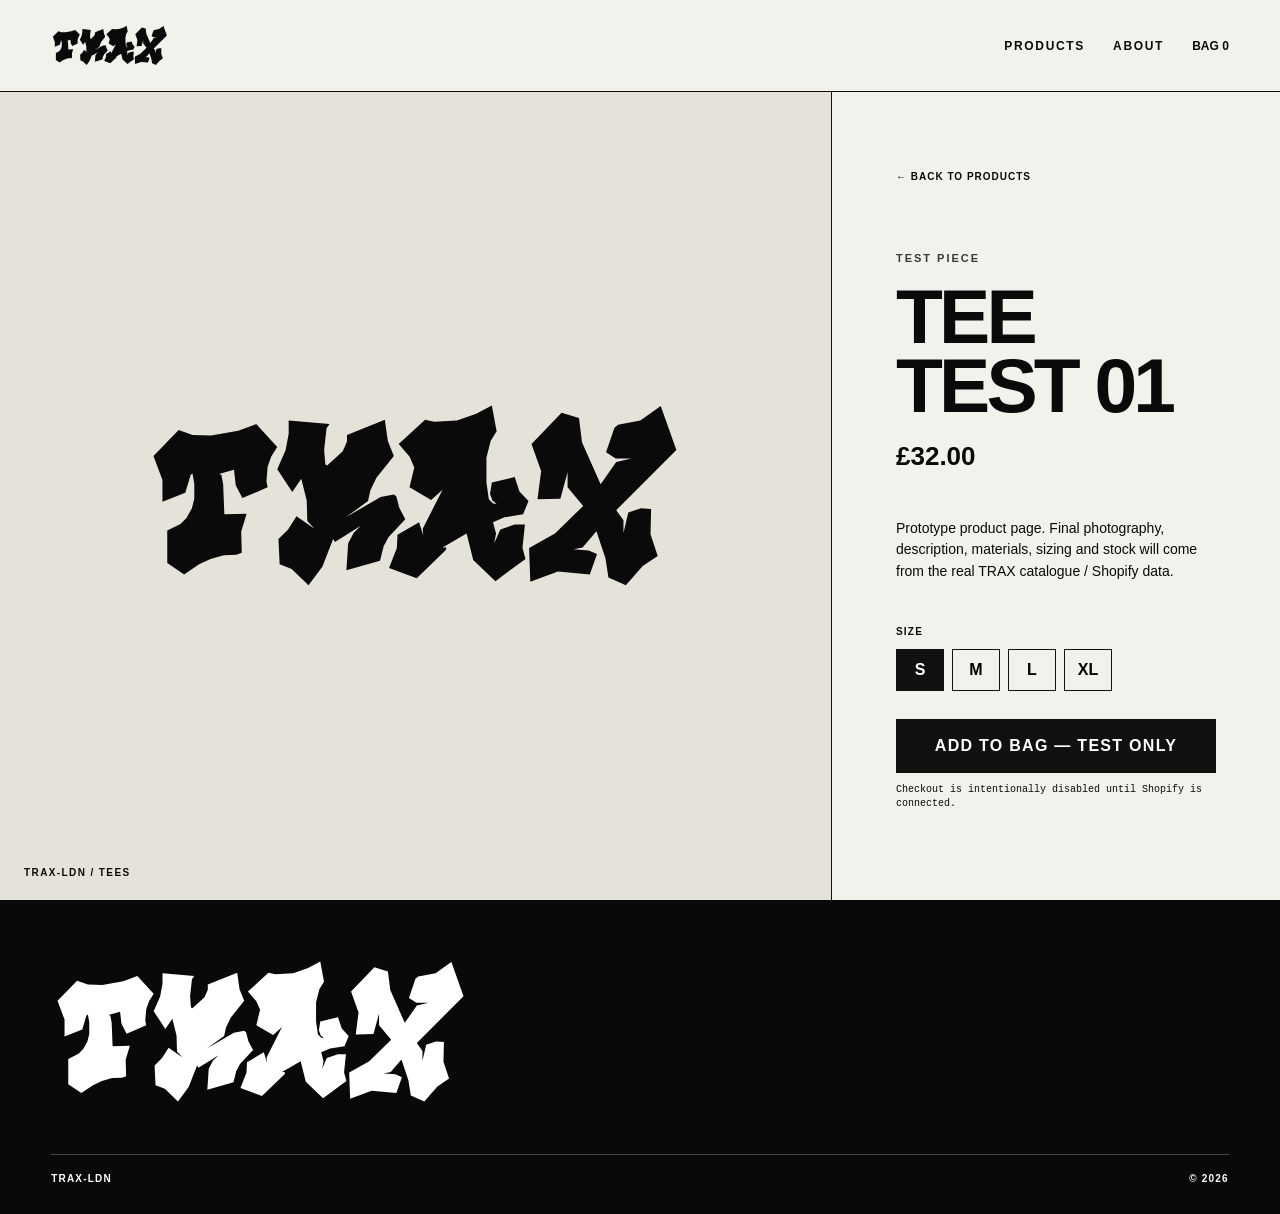
==== product.html @ 970d42bb "Build TRAX V0.1 storefront" ====
<!doctype html>
<html lang="en">
<head>
  <meta charset="utf-8">
  <meta name="viewport" content="width=device-width,initial-scale=1">
  <meta name="description" content="TRAX-LDN product.">
  <title>TRAX Product</title>
  <link rel="stylesheet" href="assets/styles.css">
</head>
<body>
  <header class="site-header light-header">
    <a class="brand" href="index.html" aria-label="TRAX home"><img src="assets/logo-black.svg" alt="TRAX"></a>
    <button class="nav-toggle" aria-label="Open menu" aria-expanded="false">MENU</button>
    <nav class="site-nav">
      <a href="products.html">PRODUCTS</a>
      <a href="index.html#about">ABOUT</a>
      <button class="bag-button" type="button">BAG <span>0</span></button>
    </nav>
  </header>

  <main id="product-detail" class="product-detail"></main>

  <footer>
    <img src="assets/logo-white.svg" alt="TRAX">
    <div><span>TRAX-LDN</span><span>© 2026</span></div>
  </footer>

  <script src="assets/products.js"></script>
  <script src="assets/app.js"></script>
</body>
</html>
---- assets/styles.css ----
:root{
  --ink:#0a0a0a;
  --paper:#f3f1eb;
  --white:#fff;
  --acid:#d9ff43;
  --line:#b7b4ad;
  --red:#ee3b2f;
  --max:1500px;
}
*{box-sizing:border-box}
html{scroll-behavior:smooth}
body{margin:0;background:var(--paper);color:var(--ink);font-family:Arial,Helvetica,sans-serif;font-weight:700}
a{color:inherit;text-decoration:none}
button{font:inherit}
.site-header{height:92px;padding:18px clamp(18px,4vw,58px);display:flex;align-items:center;justify-content:space-between;position:relative;z-index:50;border-bottom:1px solid currentColor}
.dark-header{position:absolute;inset:0 0 auto;color:#fff;border-color:rgba(255,255,255,.25)}
.light-header{background:var(--paper)}
.brand{width:118px;display:block}
.brand img{width:100%;display:block}
.site-nav{display:flex;gap:28px;align-items:center;font-size:12px;letter-spacing:.14em}
.site-nav a,.bag-button{position:relative}
.site-nav a:after{content:"";position:absolute;height:2px;background:currentColor;left:0;right:100%;bottom:-7px;transition:.2s}
.site-nav a:hover:after,.site-nav a.active:after{right:0}
.bag-button{border:0;background:transparent;color:inherit;padding:0;cursor:pointer}
.nav-toggle{display:none;border:0;background:transparent;color:inherit;font-size:12px;letter-spacing:.14em}

.hero{min-height:100vh;background:#080808;color:#fff;position:relative;overflow:hidden;padding:160px clamp(22px,6vw,96px) 70px;display:flex;flex-direction:column;justify-content:flex-end}
.hero-noise{position:absolute;inset:0;opacity:.16;background-image:radial-gradient(circle at 25% 30%,#fff 0 1px,transparent 1.3px),radial-gradient(circle at 70% 60%,#fff 0 .8px,transparent 1px);background-size:17px 19px,23px 29px;mix-blend-mode:screen}
.eyebrow{font-size:11px;letter-spacing:.18em;margin:0 0 18px;position:relative;z-index:2}
.eyebrow.dark{color:#383838}
.hero>.eyebrow{position:absolute;top:130px;left:clamp(22px,6vw,96px)}
.hero-logo{width:min(78vw,1050px);position:relative;z-index:2;transform:rotate(-2deg);filter:drop-shadow(10px 12px 0 rgba(255,255,255,.07))}
.hero-copy{display:flex;justify-content:space-between;gap:20px;font-size:clamp(12px,1.1vw,17px);letter-spacing:.12em;margin-top:24px;position:relative;z-index:3}
.hero-cta{position:absolute;right:clamp(22px,6vw,96px);top:145px;background:var(--acid);color:#000;padding:15px 18px;transform:rotate(3deg);font-size:12px;letter-spacing:.08em;z-index:5}
.hero-line{position:absolute;background:#fff;height:2px;width:48vw;opacity:.75;z-index:1}
.line-one{right:-8vw;top:42%;transform:rotate(-19deg)}
.line-two{left:-12vw;bottom:24%;transform:rotate(13deg)}
.scribble{position:absolute;font-family:"Courier New",monospace;font-size:12px;border:1px solid #fff;padding:8px 10px;z-index:4}
.scribble-one{left:7vw;top:31%;transform:rotate(-8deg)}
.scribble-two{right:9vw;bottom:23%;transform:rotate(8deg)}

.collage{height:980px;position:relative;overflow:hidden;background:#ece9e1;border-bottom:1px solid #111}
.collage-intro{position:absolute;left:5vw;top:75px;width:min(430px,42vw);z-index:10}
.collage-intro h1{font-size:clamp(42px,6vw,94px);line-height:.85;letter-spacing:-.06em;margin:0 0 24px}
.collage-intro p:last-child{font-size:14px;line-height:1.55;max-width:360px}
.cutout{position:absolute;display:block;transition:transform .18s ease;z-index:5}
.cutout:hover{transform:scale(1.025) rotate(0deg)!important;z-index:20}
.cutout-tee{left:49%;top:88px;width:310px;transform:rotate(7deg)}
.cutout-jeans{right:5%;top:330px;width:235px;transform:rotate(-8deg)}
.cutout-beanie{left:12%;bottom:80px;width:260px;transform:rotate(-11deg)}
.cutout-hoodie{left:42%;bottom:80px;width:345px;transform:rotate(5deg)}
.garment{position:relative;display:flex;align-items:center;justify-content:center;filter:drop-shadow(13px 14px 0 rgba(0,0,0,.14))}
.garment img{max-width:62%;max-height:44%}
.tee-shape{height:320px;background:#fff;clip-path:polygon(20% 8%,36% 0,43% 11%,57% 11%,64% 0,80% 8%,100% 27%,86% 44%,77% 37%,79% 100%,21% 100%,23% 37%,14% 44%,0 27%)}
.hoodie-shape{height:370px;background:#c9c7c1;clip-path:polygon(38% 0,62% 0,73% 10%,81% 13%,100% 34%,89% 49%,80% 43%,83% 100%,17% 100%,20% 43%,11% 49%,0 34%,19% 13%,27% 10%)}
.jeans-shape{height:470px;background:#35383e;clip-path:polygon(17% 0,83% 0,78% 42%,94% 100%,59% 100%,50% 55%,41% 100%,6% 100%,22% 42%);color:#fff;font-size:36px;letter-spacing:.1em;align-items:flex-start;padding-top:42px}
.beanie-shape{height:205px;background:#121212;clip-path:ellipse(49% 49% at 50% 51%)}
.tape,.paper-label,.marker-label,.pin-label{position:absolute;padding:8px 11px;font-size:11px;letter-spacing:.11em;z-index:9}
.tape{background:#dbff49;left:34%;bottom:-4px;transform:rotate(-5deg)}
.paper-label{background:#fff;right:-20px;bottom:15px;transform:rotate(-4deg);border:1px solid #111}
.marker-label{color:#fff;background:#111;right:-35px;top:30px;transform:rotate(9deg)}
.pin-label{background:#e93f34;color:#fff;left:-40px;top:36%;transform:rotate(-7deg)}
.sticker{position:absolute;display:flex;align-items:center;justify-content:center;text-align:center;z-index:3}
.sticker-round{right:25%;top:45%;width:100px;height:100px;border-radius:50%;background:var(--acid);font-size:22px;transform:rotate(11deg)}
.sticker-x{left:34%;top:48%;font-size:110px;line-height:1;transform:rotate(-12deg);font-family:Impact,sans-serif}
.collage-rule{position:absolute;height:3px;background:#111;width:55%;z-index:1}
.rule-a{left:-8%;top:52%;transform:rotate(19deg)}
.rule-b{right:-10%;bottom:23%;transform:rotate(-13deg)}
.collage-note{position:absolute;right:4vw;top:98px;border:2px solid #111;padding:12px 16px;transform:rotate(4deg);font-family:"Courier New",monospace;font-size:12px}
.shop-strip{background:#111;color:#fff;min-height:112px;display:flex;align-items:center;justify-content:space-between;padding:30px 5vw;font-size:clamp(18px,2vw,30px);letter-spacing:-.03em}
.shop-strip p{margin:0}
.shop-strip a{border-bottom:2px solid #fff}
.about-block{padding:110px 5vw 130px;max-width:1200px}
.about-block h2{font-size:clamp(42px,6vw,86px);line-height:.92;letter-spacing:-.055em;margin:0 0 30px}
.about-block>p:last-child{max-width:720px;font-size:17px;line-height:1.55;font-weight:600}

.products-page{min-height:80vh;padding:70px clamp(18px,4vw,58px) 120px}
.products-heading{display:grid;grid-template-columns:1fr auto;align-items:end;gap:12px;border-bottom:2px solid #111;padding-bottom:24px}
.products-heading .eyebrow{grid-column:1/-1}
.products-heading h1{font-size:clamp(64px,12vw,175px);line-height:.75;letter-spacing:-.07em;margin:0}
.prototype-note{font-family:"Courier New",monospace;font-size:10px;max-width:250px;line-height:1.45;margin:0 0 6px}
.filter-bar{display:flex;flex-wrap:wrap;gap:9px;padding:28px 0 34px}
.filter{border:1px solid #111;background:transparent;padding:10px 14px;font-size:11px;letter-spacing:.09em;cursor:pointer}
.filter:hover,.filter.active{background:#111;color:#fff}
.product-grid{display:grid;grid-template-columns:repeat(4,minmax(0,1fr));gap:34px 16px}
.product-card{opacity:0;animation:cardIn .35s ease forwards;animation-delay:var(--delay)}
.product-image{aspect-ratio:4/5;background:#e7e4dc;position:relative;display:flex;align-items:center;justify-content:center;overflow:hidden;border:1px solid #d2cec5}
.product-image:before{content:"";position:absolute;width:130%;height:1px;background:#aaa;transform:rotate(-35deg)}
.product-image img{width:65%;position:relative;z-index:2}
.product-stamp{position:absolute;top:14px;left:14px;background:#111;color:#fff;padding:7px 9px;font-size:9px;letter-spacing:.12em;z-index:4}
.product-card-meta{display:flex;justify-content:space-between;gap:12px;padding-top:11px;font-size:11px;letter-spacing:.08em}
.product-card-meta h2{font-size:12px;margin:0}
.product-card-meta span{font-size:9px;color:#555}
.product-card:hover .product-image img{transform:rotate(-3deg) scale(1.05)}
.product-card .product-image img{transition:.25s ease}
@keyframes cardIn{to{opacity:1}}

.product-detail{display:grid;grid-template-columns:minmax(0,1.3fr) minmax(340px,.7fr);min-height:calc(100vh - 92px)}
.detail-image{background:#e5e2da;min-height:720px;position:relative;display:flex;align-items:center;justify-content:center;border-right:1px solid #111}
.detail-image img{width:min(65%,680px)}
.detail-index{position:absolute;left:24px;bottom:22px;font-size:10px;letter-spacing:.14em}
.detail-info{padding:70px clamp(26px,5vw,80px);display:flex;flex-direction:column;justify-content:center}
.back-link{font-size:10px;letter-spacing:.1em;margin-bottom:70px}
.detail-info h1{font-size:clamp(44px,6vw,86px);line-height:.9;letter-spacing:-.05em;margin:0 0 20px}
.detail-price{font-size:26px;margin:0 0 32px}
.detail-copy{font-weight:500;line-height:1.55;font-size:14px;max-width:510px;margin-bottom:38px}
.size-block>span{font-size:10px;letter-spacing:.12em}
.size-options{display:flex;flex-wrap:wrap;gap:8px;margin:10px 0 28px}
.size-option{min-width:48px;border:1px solid #111;background:transparent;padding:11px 12px;cursor:pointer}
.size-option.selected{background:#111;color:#fff}
.buy-button{border:0;background:#111;color:#fff;padding:18px 20px;width:100%;cursor:pointer;letter-spacing:.08em}
.buy-button:disabled{background:#9a9892;cursor:not-allowed}
.checkout-note{font-size:10px;font-family:"Courier New",monospace;font-weight:400;line-height:1.4}

footer{background:#090909;color:#fff;padding:55px clamp(18px,4vw,58px) 30px}
footer img{width:min(420px,62vw);display:block;margin-bottom:45px}
footer div{display:flex;justify-content:space-between;border-top:1px solid #444;padding-top:18px;font-size:10px;letter-spacing:.12em}

@media(max-width:980px){
  .product-grid{grid-template-columns:repeat(2,1fr)}
  .collage{height:1100px}
  .cutout-tee{left:auto;right:5%;top:220px;width:280px}
  .cutout-jeans{right:7%;top:auto;bottom:80px;width:190px}
  .cutout-beanie{left:6%;bottom:180px;width:220px}
  .cutout-hoodie{left:32%;bottom:30px;width:300px}
  .product-detail{grid-template-columns:1fr}
  .detail-image{min-height:58vh;border-right:0;border-bottom:1px solid #111}
}
@media(max-width:700px){
  .site-header{height:76px;padding:15px 18px}
  .brand{width:92px}
  .nav-toggle{display:block}
  .site-nav{display:none;position:absolute;left:0;right:0;top:76px;background:#0b0b0b;color:#fff;padding:22px 18px;flex-direction:column;align-items:flex-start;border-top:1px solid #444}
  .light-header .site-nav{background:var(--paper);color:#111;border-color:#111}
  .nav-open .site-nav{display:flex}
  .hero{padding:120px 22px 45px;min-height:760px}
  .hero>.eyebrow{top:106px;left:22px}
  .hero-cta{top:auto;right:auto;left:22px;bottom:110px}
  .hero-logo{width:96vw;max-width:none;margin-left:-8vw}
  .hero-copy{font-size:10px;flex-direction:column;margin-bottom:100px}
  .scribble-one{top:30%;left:5%}.scribble-two{bottom:34%;right:4%}
  .collage{height:1180px}
  .collage-intro{left:20px;right:20px;top:48px;width:auto}
  .collage-intro h1{font-size:56px}
  .cutout-tee{right:4%;top:340px;width:220px}
  .cutout-beanie{left:-10px;bottom:315px;width:180px}
  .cutout-hoodie{left:19%;bottom:40px;width:245px}
  .cutout-jeans{right:-25px;bottom:210px;width:145px}
  .sticker-round{right:8%;top:57%;width:76px;height:76px;font-size:16px}
  .sticker-x{left:7%;top:52%;font-size:70px}
  .collage-note{top:280px;right:18px}
  .shop-strip{align-items:flex-start;flex-direction:column;gap:16px}
  .products-page{padding:50px 15px 90px}
  .products-heading{display:block}
  .products-heading h1{font-size:72px;margin-bottom:20px}
  .product-grid{gap:24px 8px}
  .product-card-meta{display:block}
  .product-card-meta span{display:block;margin-top:5px}
  .detail-info{padding:45px 20px 70px}
  .back-link{margin-bottom:45px}
}
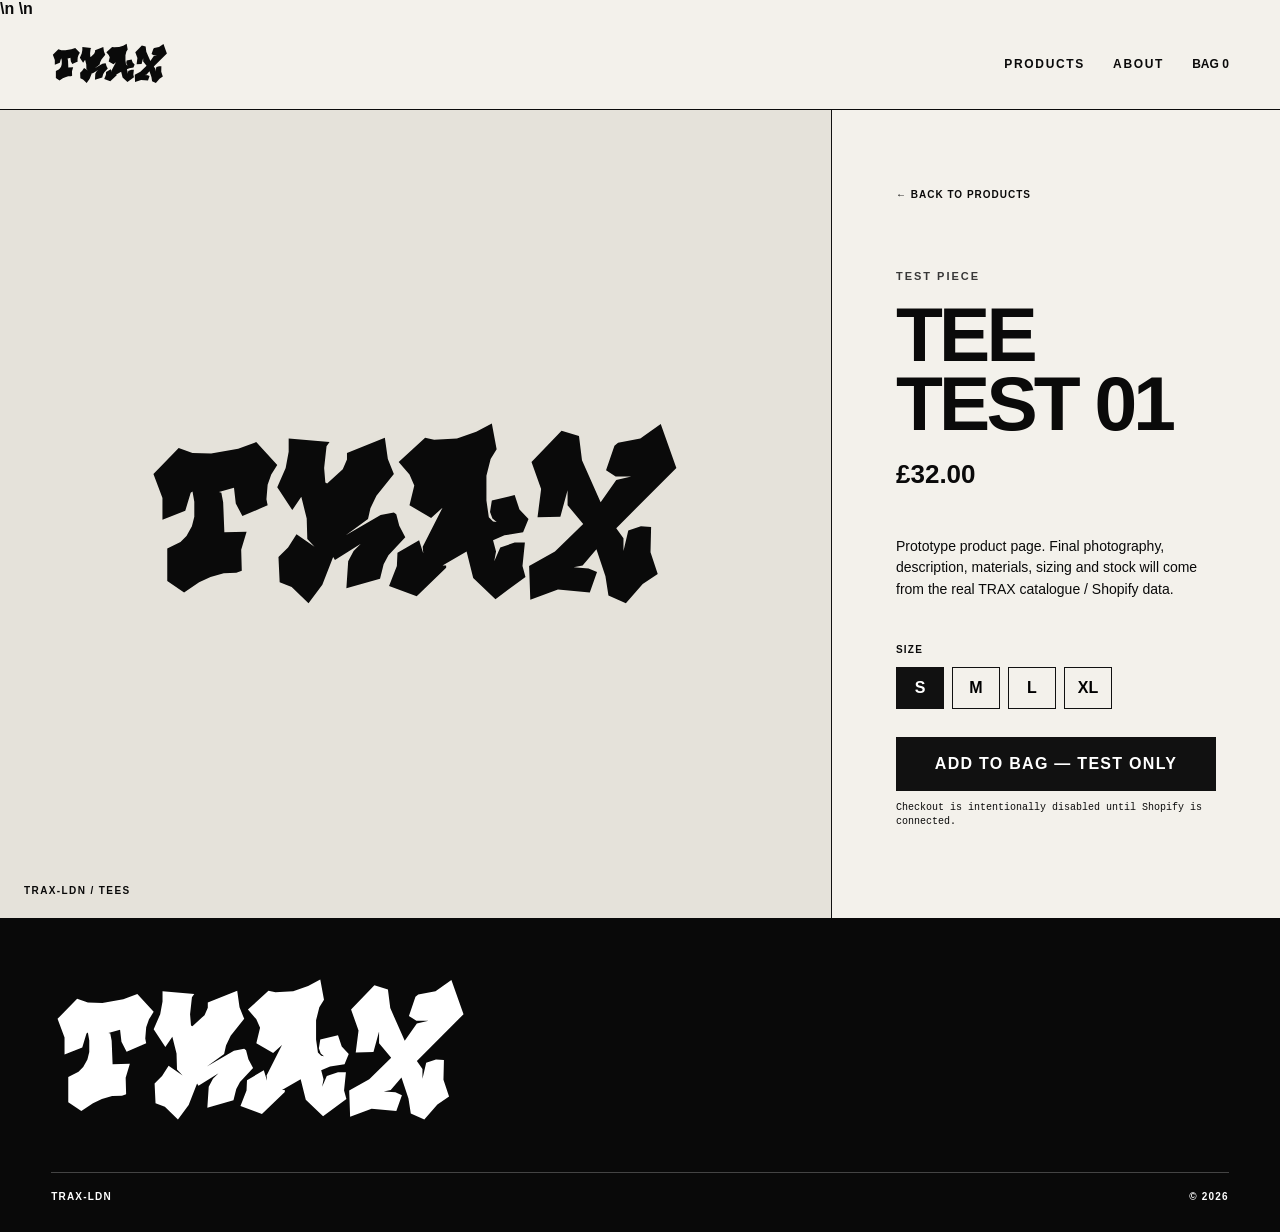
==== commit 1fe00c5c: "Add TRAX favicon" ====
--- a/product.html
+++ b/product.html
@@ -2,7 +2,7 @@
 <html lang="en">
 <head>
   <meta charset="utf-8">
-  <meta name="viewport" content="width=device-width,initial-scale=1">
+  <meta name="viewport" content="width=device-width,initial-scale=1">\n  <link rel="icon" href="assets/favicon.svg" type="image/svg+xml">\n  <meta name="theme-color" content="#0a0a0a">
   <meta name="description" content="TRAX-LDN product.">
   <title>TRAX Product</title>
   <link rel="stylesheet" href="assets/styles.css">
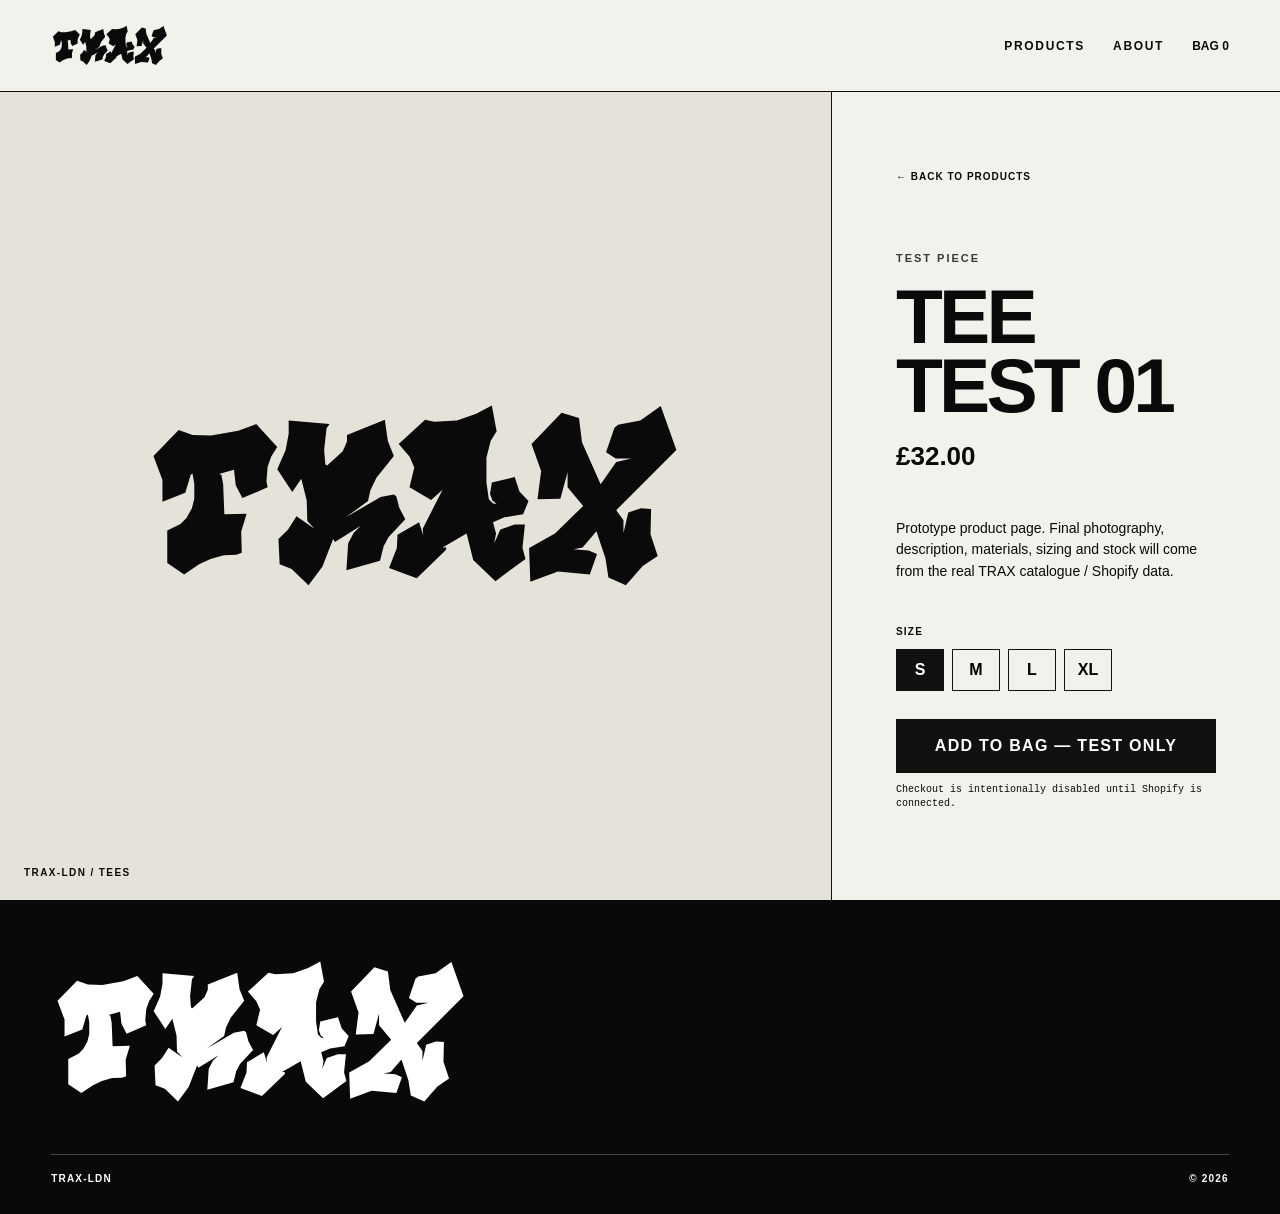
==== commit e89e9d68: "Clean product page markup" ====
--- a/product.html
+++ b/product.html
@@ -2,7 +2,9 @@
 <html lang="en">
 <head>
   <meta charset="utf-8">
-  <meta name="viewport" content="width=device-width,initial-scale=1">\n  <link rel="icon" href="assets/favicon.svg" type="image/svg+xml">\n  <meta name="theme-color" content="#0a0a0a">
+  <meta name="viewport" content="width=device-width,initial-scale=1">
+  <link rel="icon" href="assets/favicon.svg" type="image/svg+xml">
+  <meta name="theme-color" content="#0a0a0a">
   <meta name="description" content="TRAX-LDN product.">
   <title>TRAX Product</title>
   <link rel="stylesheet" href="assets/styles.css">
--- a/assets/styles.css
+++ b/assets/styles.css
@@ -127,28 +127,95 @@
   .detail-image{min-height:58vh;border-right:0;border-bottom:1px solid #111}
 }
 @media(max-width:700px){
+  body{overflow-x:hidden}
   .site-header{height:76px;padding:15px 18px}
   .brand{width:92px}
   .nav-toggle{display:block}
   .site-nav{display:none;position:absolute;left:0;right:0;top:76px;background:#0b0b0b;color:#fff;padding:22px 18px;flex-direction:column;align-items:flex-start;border-top:1px solid #444}
   .light-header .site-nav{background:var(--paper);color:#111;border-color:#111}
   .nav-open .site-nav{display:flex}
-  .hero{padding:120px 22px 45px;min-height:760px}
-  .hero>.eyebrow{top:106px;left:22px}
-  .hero-cta{top:auto;right:auto;left:22px;bottom:110px}
-  .hero-logo{width:96vw;max-width:none;margin-left:-8vw}
-  .hero-copy{font-size:10px;flex-direction:column;margin-bottom:100px}
-  .scribble-one{top:30%;left:5%}.scribble-two{bottom:34%;right:4%}
-  .collage{height:1180px}
-  .collage-intro{left:20px;right:20px;top:48px;width:auto}
-  .collage-intro h1{font-size:56px}
-  .cutout-tee{right:4%;top:340px;width:220px}
-  .cutout-beanie{left:-10px;bottom:315px;width:180px}
-  .cutout-hoodie{left:19%;bottom:40px;width:245px}
-  .cutout-jeans{right:-25px;bottom:210px;width:145px}
-  .sticker-round{right:8%;top:57%;width:76px;height:76px;font-size:16px}
-  .sticker-x{left:7%;top:52%;font-size:70px}
-  .collage-note{top:280px;right:18px}
+
+  /* Phone-only hero: position by viewport height so Instagram/Safari chrome cannot crush the composition. */
+  .hero{
+    min-height:700px;
+    height:100dvh;
+    padding:0 20px;
+    justify-content:initial;
+  }
+  .hero>.eyebrow{
+    top:96px;
+    left:20px;
+    font-size:9px;
+    letter-spacing:.15em;
+    white-space:nowrap;
+  }
+  .hero-logo{
+    position:absolute;
+    left:50%;
+    top:57%;
+    width:96vw;
+    max-width:none;
+    margin:0;
+    transform:translate(-50%,-50%) rotate(-2deg);
+  }
+  .hero-copy{
+    position:absolute;
+    left:20px;
+    right:20px;
+    bottom:136px;
+    margin:0;
+    display:flex;
+    flex-direction:row;
+    align-items:flex-end;
+    justify-content:space-between;
+    gap:10px;
+    font-size:8px;
+    line-height:1.15;
+    letter-spacing:.1em;
+  }
+  .hero-copy span:last-child{text-align:right}
+  .hero-cta{
+    top:auto;
+    right:auto;
+    left:20px;
+    bottom:52px;
+    padding:14px 16px;
+    font-size:11px;
+  }
+  .scribble-one{top:24%;left:5%;font-size:10px}
+  .scribble-two{right:4%;bottom:28%;font-size:9px}
+  .line-one{right:-12vw;top:37%;width:58vw}
+  .line-two{left:-14vw;bottom:20%;width:54vw}
+
+  /* Phone-only collage: keep the DIY overlap, but stop the cutouts filling the whole viewport. */
+  .collage{height:900px}
+  .collage-intro{left:20px;right:20px;top:38px;width:auto}
+  .collage-intro h1{font-size:42px;line-height:.9;margin-bottom:14px}
+  .collage-intro p:last-child{font-size:11px;line-height:1.4;max-width:270px}
+
+  .collage-note{top:220px;right:15px;font-size:8px;padding:7px 9px}
+
+  .cutout-tee{left:8%;right:auto;top:300px;width:145px;transform:rotate(-5deg)}
+  .cutout-jeans{right:8px;top:350px;bottom:auto;width:86px;transform:rotate(-6deg)}
+  .cutout-beanie{left:-6px;top:535px;bottom:auto;width:126px;transform:rotate(-9deg)}
+  .cutout-hoodie{left:auto;right:7%;bottom:36px;width:162px;transform:rotate(5deg)}
+
+  .tee-shape{height:auto;aspect-ratio:31/32}
+  .jeans-shape{height:auto;aspect-ratio:1/2;font-size:16px;padding-top:18px}
+  .beanie-shape{height:auto;aspect-ratio:260/205}
+  .hoodie-shape{height:auto;aspect-ratio:345/370}
+
+  .tape,.paper-label,.marker-label,.pin-label{font-size:8px;padding:6px 8px;white-space:nowrap}
+  .tape{left:23%;bottom:-4px}
+  .marker-label{right:-20px;top:18px}
+  .pin-label{left:-35px;top:35%}
+  .paper-label{right:-4px;bottom:8px}
+
+  .sticker-round{right:8%;top:62%;width:56px;height:56px;font-size:11px}
+  .sticker-x{left:37%;top:58%;font-size:50px}
+  .rule-a{left:-18%;top:55%;width:68%}
+  .rule-b{right:-18%;bottom:22%;width:64%}
+
   .shop-strip{align-items:flex-start;flex-direction:column;gap:16px}
   .products-page{padding:50px 15px 90px}
   .products-heading{display:block}
@@ -158,4 +225,4 @@
   .product-card-meta span{display:block;margin-top:5px}
   .detail-info{padding:45px 20px 70px}
   .back-link{margin-bottom:45px}
-}+}
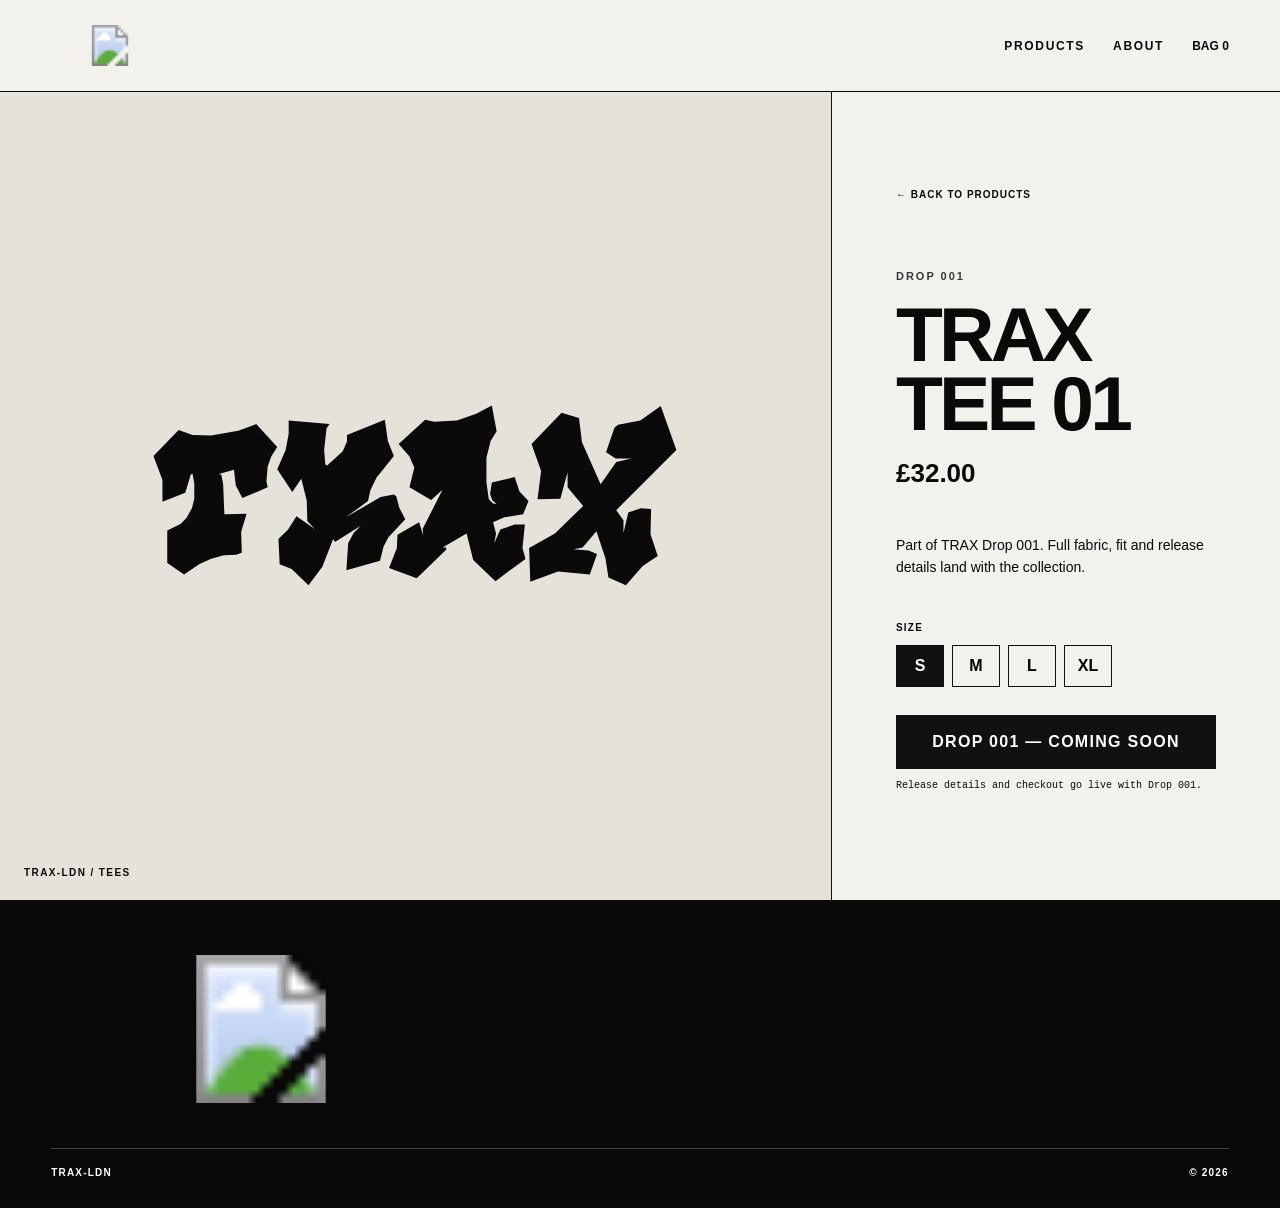
==== commit 094089c9: "Use new TRAX logo site-wide" ====
--- a/product.html
+++ b/product.html
@@ -11,7 +11,7 @@
 </head>
 <body>
   <header class="site-header light-header">
-    <a class="brand" href="index.html" aria-label="TRAX home"><img src="assets/logo-black.svg" alt="TRAX"></a>
+    <a class="brand" href="index.html" aria-label="TRAX home"><img src="assets/logo-white.svg" alt="TRAX"></a>
     <button class="nav-toggle" aria-label="Open menu" aria-expanded="false">MENU</button>
     <nav class="site-nav">
       <a href="products.html">PRODUCTS</a>
